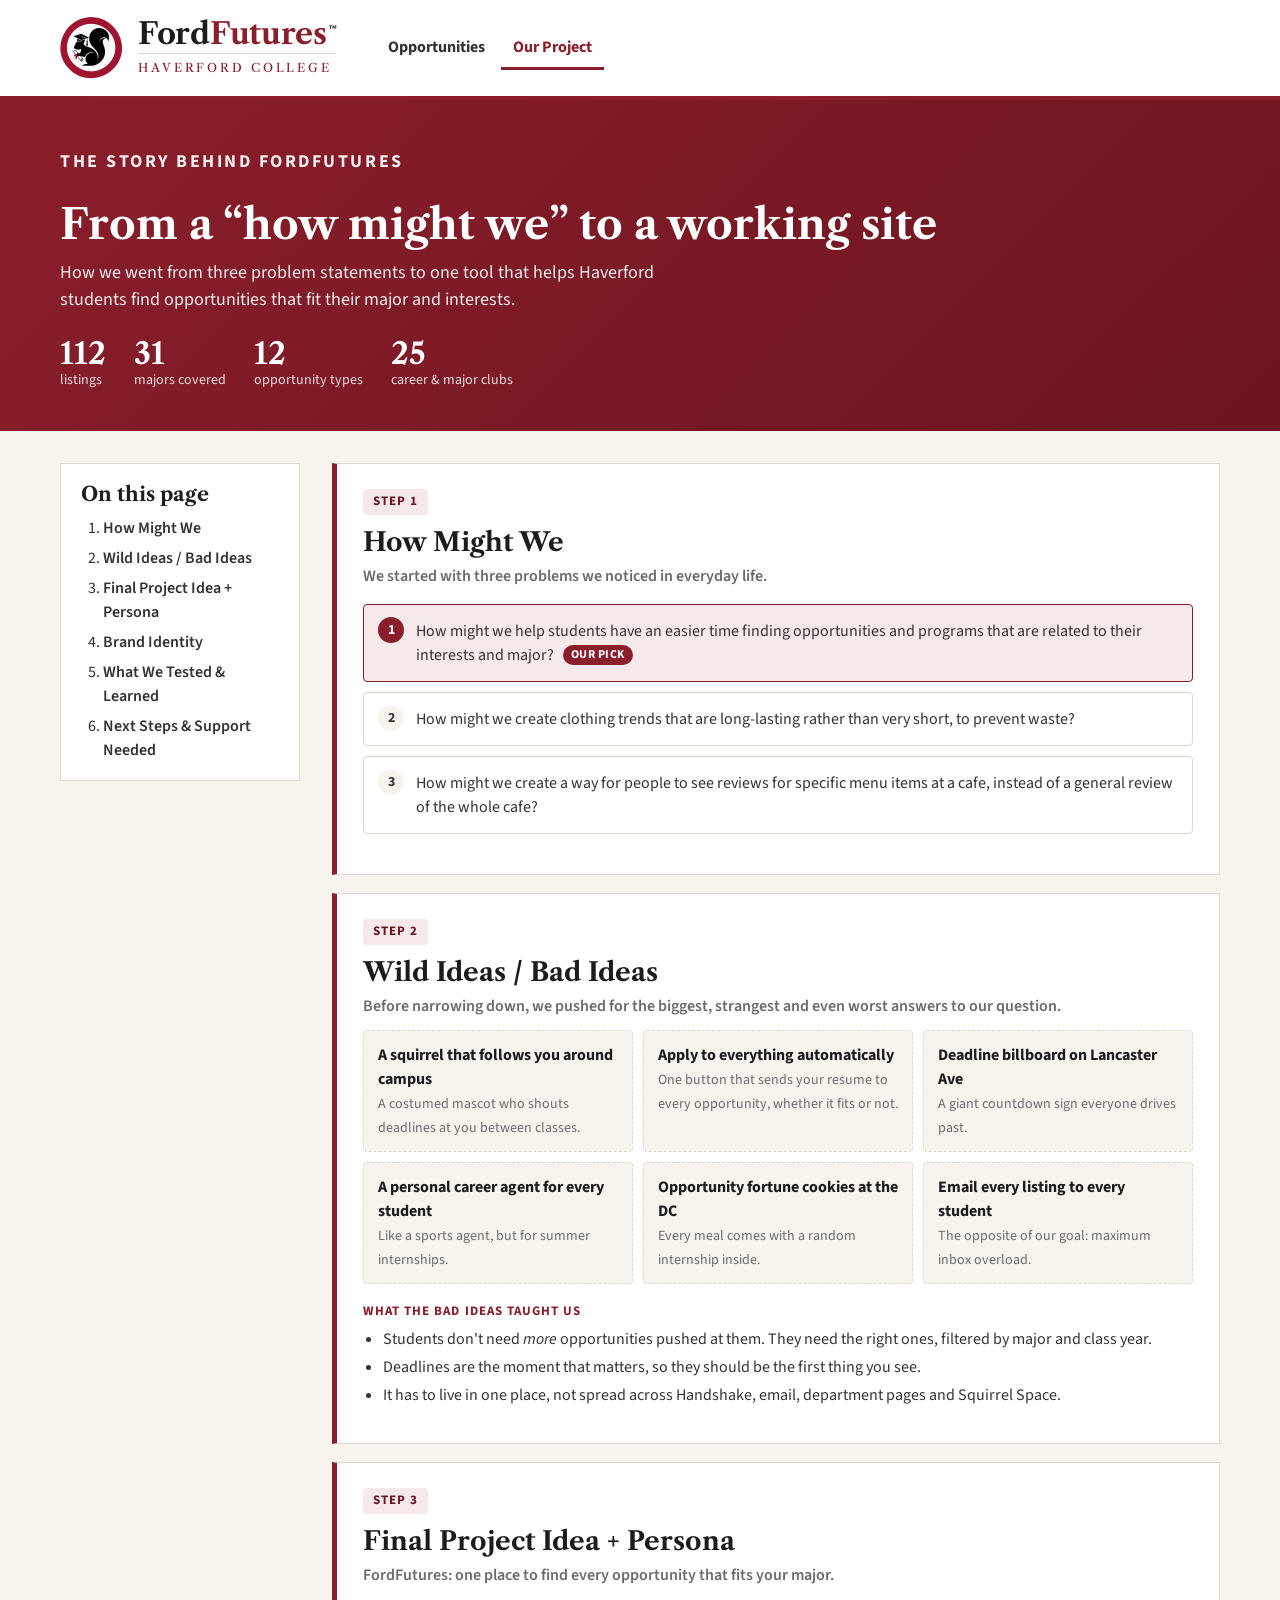
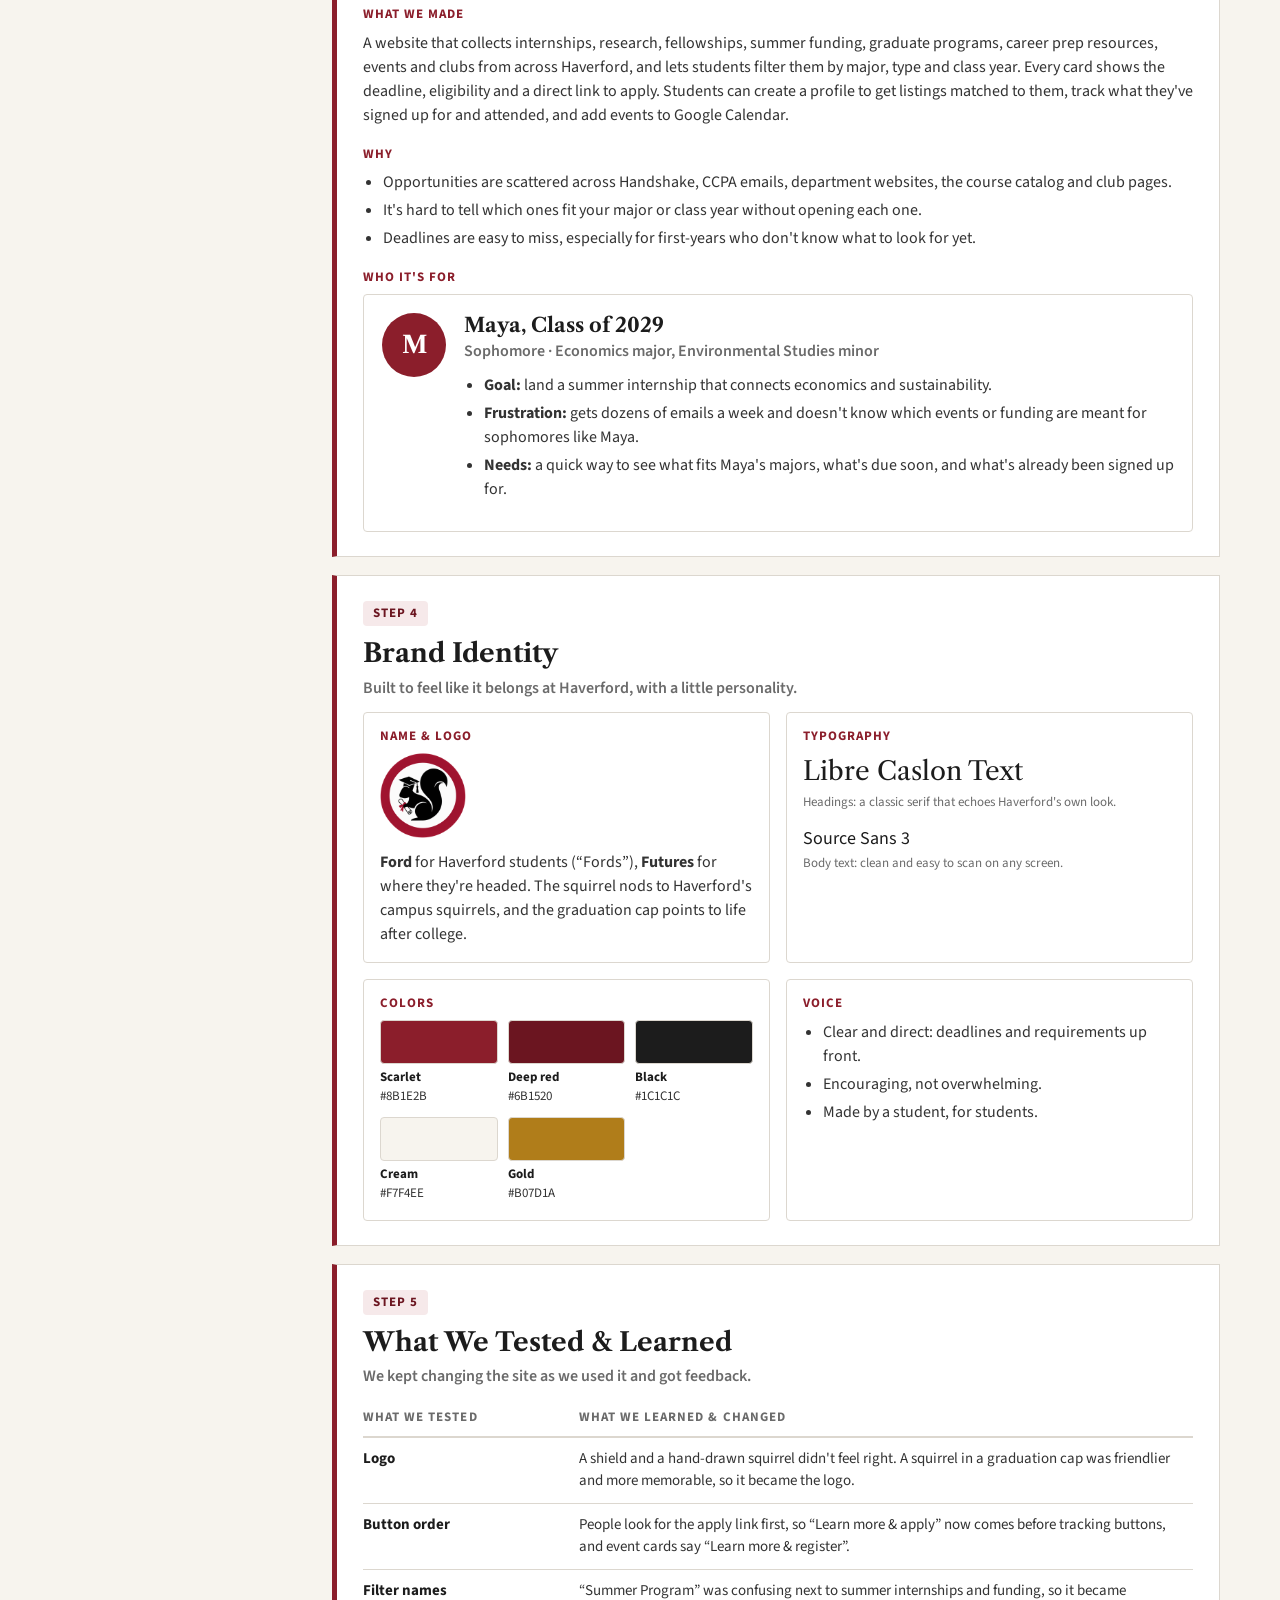
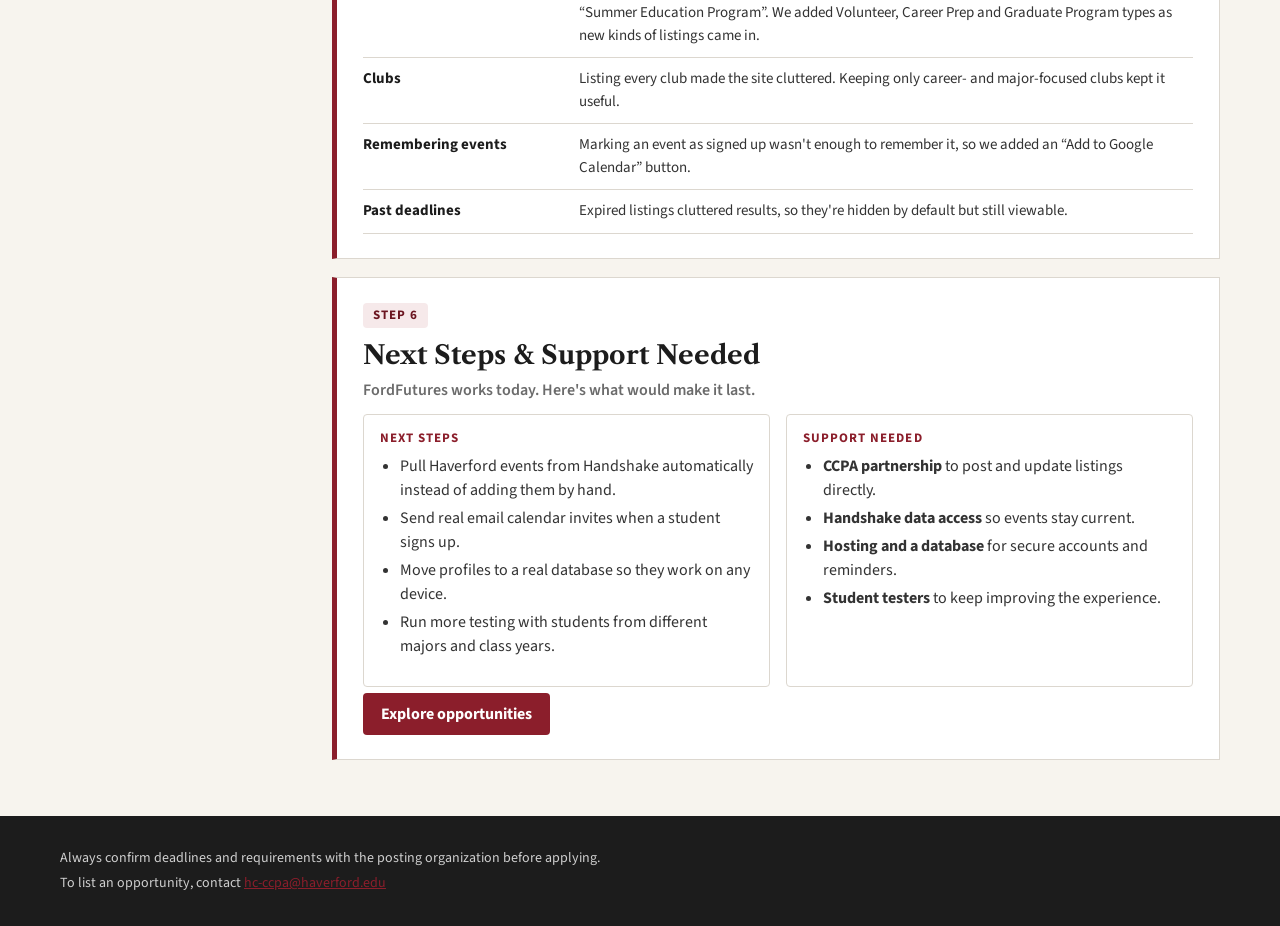
==== project.html @ 3842f350 "Add Our Project page and header tabs Co-Authored-By: Claude Opus 5.5 <noreply@anthropic.com>" ====
<!DOCTYPE html>
<html lang="en">
<head>
  <meta charset="UTF-8">
  <meta name="viewport" content="width=device-width, initial-scale=1.0">
  <title>Our Project | FordFutures</title>
  <link rel="preconnect" href="https://fonts.googleapis.com">
  <link rel="preconnect" href="https://fonts.gstatic.com" crossorigin>
  <link href="https://fonts.googleapis.com/css2?family=Libre+Caslon+Text:wght@400;700&family=Source+Sans+3:wght@400;600;700&display=swap" rel="stylesheet">
  <link rel="stylesheet" href="styles.css">
</head>
<body>
  <header class="site-header">
    <div class="container header-main">
      <a href="index.html" class="brand" aria-label="FordFutures, Haverford College">
        <img src="images/fordfutures-logo.png" alt="" class="brand-mark" width="256" height="256">
        <span class="brand-text">
          <span class="brand-title">Ford<span class="brand-accent">Futures</span><sup class="brand-tm" aria-label="trademark">™</sup></span>
          <span class="brand-sub">Haverford College</span>
        </span>
      </a>
      <nav class="site-nav" aria-label="Site">
        <a href="index.html" class="nav-link">Opportunities</a>
        <a href="project.html" class="nav-link" aria-current="page">Our Project</a>
      </nav>
    </div>
  </header>

  <section class="hero">
    <div class="container">
      <p class="hero-eyebrow">The story behind FordFutures</p>
      <h1>From a “how might we” to a working site</h1>
      <p>How we went from three problem statements to one tool that helps Haverford students find opportunities that fit their major and interests.</p>
      <ul class="hero-stats" aria-label="FordFutures at a glance">
        <li><strong id="stat-listings">100+</strong><span>listings</span></li>
        <li><strong id="stat-majors">31</strong><span>majors covered</span></li>
        <li><strong id="stat-types">12</strong><span>opportunity types</span></li>
        <li><strong id="stat-clubs">25</strong><span>career &amp; major clubs</span></li>
      </ul>
    </div>
  </section>

  <main class="container project-layout">
    <nav class="toc" aria-label="On this page">
      <h2>On this page</h2>
      <ol>
        <li><a href="#how-might-we">How Might We</a></li>
        <li><a href="#wild-ideas">Wild Ideas / Bad Ideas</a></li>
        <li><a href="#final-idea">Final Project Idea + Persona</a></li>
        <li><a href="#brand">Brand Identity</a></li>
        <li><a href="#testing">What We Tested &amp; Learned</a></li>
        <li><a href="#next-steps">Next Steps &amp; Support Needed</a></li>
      </ol>
    </nav>

    <div class="sections">
      <!-- 1 -->
      <section id="how-might-we" class="section-card">
        <span class="section-num">Step 1</span>
        <h2>How Might We</h2>
        <p class="section-lede">We started with three problems we noticed in everyday life.</p>
        <ol class="hmw-list">
          <li class="chosen">How might we help students have an easier time finding opportunities and programs that are related to their interests and major? <span class="chosen-tag">Our pick</span></li>
          <li>How might we create clothing trends that are long-lasting rather than very short, to prevent waste?</li>
          <li>How might we create a way for people to see reviews for specific menu items at a cafe, instead of a general review of the whole cafe?</li>
        </ol>
      </section>

      <!-- 2 -->
      <section id="wild-ideas" class="section-card">
        <span class="section-num">Step 2</span>
        <h2>Wild Ideas / Bad Ideas</h2>
        <p class="section-lede">Before narrowing down, we pushed for the biggest, strangest and even worst answers to our question.</p>
        <div class="idea-grid">
          <div class="idea"><strong>A squirrel that follows you around campus</strong><span>A costumed mascot who shouts deadlines at you between classes.</span></div>
          <div class="idea"><strong>Apply to everything automatically</strong><span>One button that sends your resume to every opportunity, whether it fits or not.</span></div>
          <div class="idea"><strong>Deadline billboard on Lancaster Ave</strong><span>A giant countdown sign everyone drives past.</span></div>
          <div class="idea"><strong>A personal career agent for every student</strong><span>Like a sports agent, but for summer internships.</span></div>
          <div class="idea"><strong>Opportunity fortune cookies at the DC</strong><span>Every meal comes with a random internship inside.</span></div>
          <div class="idea"><strong>Email every listing to every student</strong><span>The opposite of our goal: maximum inbox overload.</span></div>
        </div>
        <h3>What the bad ideas taught us</h3>
        <ul>
          <li>Students don't need <em>more</em> opportunities pushed at them. They need the right ones, filtered by major and class year.</li>
          <li>Deadlines are the moment that matters, so they should be the first thing you see.</li>
          <li>It has to live in one place, not spread across Handshake, email, department pages and Squirrel Space.</li>
        </ul>
      </section>

      <!-- 3 -->
      <section id="final-idea" class="section-card">
        <span class="section-num">Step 3</span>
        <h2>Final Project Idea + Persona</h2>
        <p class="section-lede">FordFutures: one place to find every opportunity that fits your major.</p>
        <h3>What we made</h3>
        <p>A website that collects internships, research, fellowships, summer funding, graduate programs, career prep resources, events and clubs from across Haverford, and lets students filter them by major, type and class year. Every card shows the deadline, eligibility and a direct link to apply. Students can create a profile to get listings matched to them, track what they've signed up for and attended, and add events to Google Calendar.</p>
        <h3>Why</h3>
        <ul>
          <li>Opportunities are scattered across Handshake, CCPA emails, department websites, the course catalog and club pages.</li>
          <li>It's hard to tell which ones fit your major or class year without opening each one.</li>
          <li>Deadlines are easy to miss, especially for first-years who don't know what to look for yet.</li>
        </ul>
        <h3>Who it's for</h3>
        <div class="persona">
          <div class="persona-avatar" aria-hidden="true">M</div>
          <div>
            <h4>Maya, Class of 2029</h4>
            <p class="persona-meta">Sophomore · Economics major, Environmental Studies minor</p>
            <ul>
              <li><strong>Goal:</strong> land a summer internship that connects economics and sustainability.</li>
              <li><strong>Frustration:</strong> gets dozens of emails a week and doesn't know which events or funding are meant for sophomores like Maya.</li>
              <li><strong>Needs:</strong> a quick way to see what fits Maya's majors, what's due soon, and what's already been signed up for.</li>
            </ul>
          </div>
        </div>
      </section>

      <!-- 4 -->
      <section id="brand" class="section-card">
        <span class="section-num">Step 4</span>
        <h2>Brand Identity</h2>
        <p class="section-lede">Built to feel like it belongs at Haverford, with a little personality.</p>
        <div class="brand-grid">
          <div class="brand-panel">
            <h3>Name &amp; logo</h3>
            <div class="logo-showcase">
              <img src="images/fordfutures-logo.png" alt="FordFutures logo: a squirrel in a graduation cap" width="256" height="256">
              <p><strong>Ford</strong> for Haverford students (“Fords”), <strong>Futures</strong> for where they're headed. The squirrel nods to Haverford's campus squirrels, and the graduation cap points to life after college.</p>
            </div>
          </div>
          <div class="brand-panel">
            <h3>Typography</h3>
            <p class="type-sample-serif">Libre Caslon Text</p>
            <p class="type-note">Headings: a classic serif that echoes Haverford's own look.</p>
            <p class="type-sample-sans">Source Sans 3</p>
            <p class="type-note">Body text: clean and easy to scan on any screen.</p>
          </div>
          <div class="brand-panel">
            <h3>Colors</h3>
            <div class="swatches">
              <div class="swatch"><i style="background:#8b1e2b"></i><b>Scarlet</b>#8B1E2B</div>
              <div class="swatch"><i style="background:#6b1520"></i><b>Deep red</b>#6B1520</div>
              <div class="swatch"><i style="background:#1c1c1c"></i><b>Black</b>#1C1C1C</div>
              <div class="swatch"><i style="background:#f7f4ee"></i><b>Cream</b>#F7F4EE</div>
              <div class="swatch"><i style="background:#b07d1a"></i><b>Gold</b>#B07D1A</div>
            </div>
          </div>
          <div class="brand-panel">
            <h3>Voice</h3>
            <ul>
              <li>Clear and direct: deadlines and requirements up front.</li>
              <li>Encouraging, not overwhelming.</li>
              <li>Made by a student, for students.</li>
            </ul>
          </div>
        </div>
      </section>

      <!-- 5 -->
      <section id="testing" class="section-card">
        <span class="section-num">Step 5</span>
        <h2>What We Tested &amp; Learned</h2>
        <p class="section-lede">We kept changing the site as we used it and got feedback.</p>
        <table class="learn-table">
          <thead>
            <tr><th scope="col">What we tested</th><th scope="col">What we learned &amp; changed</th></tr>
          </thead>
          <tbody>
            <tr><td>Logo</td><td>A shield and a hand-drawn squirrel didn't feel right. A squirrel in a graduation cap was friendlier and more memorable, so it became the logo.</td></tr>
            <tr><td>Button order</td><td>People look for the apply link first, so “Learn more &amp; apply” now comes before tracking buttons, and event cards say “Learn more &amp; register”.</td></tr>
            <tr><td>Filter names</td><td>“Summer Program” was confusing next to summer internships and funding, so it became “Summer Education Program”. We added Volunteer, Career Prep and Graduate Program types as new kinds of listings came in.</td></tr>
            <tr><td>Clubs</td><td>Listing every club made the site cluttered. Keeping only career- and major-focused clubs kept it useful.</td></tr>
            <tr><td>Remembering events</td><td>Marking an event as signed up wasn't enough to remember it, so we added an “Add to Google Calendar” button.</td></tr>
            <tr><td>Past deadlines</td><td>Expired listings cluttered results, so they're hidden by default but still viewable.</td></tr>
          </tbody>
        </table>
      </section>

      <!-- 6 -->
      <section id="next-steps" class="section-card">
        <span class="section-num">Step 6</span>
        <h2>Next Steps &amp; Support Needed</h2>
        <p class="section-lede">FordFutures works today. Here's what would make it last.</p>
        <div class="steps-grid">
          <div>
            <h3>Next steps</h3>
            <ul>
              <li>Pull Haverford events from Handshake automatically instead of adding them by hand.</li>
              <li>Send real email calendar invites when a student signs up.</li>
              <li>Move profiles to a real database so they work on any device.</li>
              <li>Run more testing with students from different majors and class years.</li>
            </ul>
          </div>
          <div>
            <h3>Support needed</h3>
            <ul>
              <li><strong>CCPA partnership</strong> to post and update listings directly.</li>
              <li><strong>Handshake data access</strong> so events stay current.</li>
              <li><strong>Hosting and a database</strong> for secure accounts and reminders.</li>
              <li><strong>Student testers</strong> to keep improving the experience.</li>
            </ul>
          </div>
        </div>
        <div class="cta-row">
          <a href="index.html" class="apply-btn">Explore opportunities</a>
        </div>
      </section>
    </div>
  </main>

  <footer class="site-footer">
    <div class="container">
      <p>Always confirm deadlines and requirements with the posting organization before applying.</p>
      <p>To list an opportunity, contact <a href="mailto:hc-ccpa@haverford.edu">hc-ccpa@haverford.edu</a></p>
    </div>
  </footer>

  <script src="data/majors.js"></script>
  <script src="data/opportunities.js"></script>
  <script>
    // Keep the hero numbers in sync with the listings.
    (function () {
      const set = (id, n) => { document.getElementById(id).textContent = n; };
      set("stat-listings", OPPORTUNITIES.length);
      set("stat-majors", MAJORS.length);
      set("stat-types", TYPES.length);
      set("stat-clubs", OPPORTUNITIES.filter((o) => o.type === "Club").length);
    })();
  </script>
</body>
</html>
---- styles.css ----
/* Palette inspired by haverford.edu: deep scarlet, black, warm neutrals. */
:root {
  --red: #8b1e2b;
  --red-dark: #6b1520;
  --red-tint: #f6e9ea;
  --black: #1c1c1c;
  --charcoal: #333333;
  --gray: #6b6b6b;
  --line: #dcd7cf;
  --cream: #f7f4ee;
  --white: #ffffff;
  --gold: #b07d1a;
  --green: #2e6b3f;

  --serif: "Libre Caslon Text", Georgia, "Times New Roman", serif;
  --sans: "Source Sans 3", -apple-system, BlinkMacSystemFont, "Segoe UI", Helvetica, Arial, sans-serif;
  --radius: 4px;
}

* { box-sizing: border-box; }

[hidden] { display: none !important; }

body {
  margin: 0;
  font-family: var(--sans);
  font-size: 16px;
  line-height: 1.5;
  color: var(--charcoal);
  background: var(--cream);
}

h1, h2, h3, h4 { font-family: var(--serif); color: var(--black); line-height: 1.2; }

a { color: var(--red); }

.container { max-width: 1200px; margin: 0 auto; padding-inline: 20px; }

.visually-hidden {
  position: absolute; width: 1px; height: 1px; overflow: hidden;
  clip: rect(0 0 0 0); white-space: nowrap;
}

/* ---------- Header ---------- */

.site-header { background: var(--white); border-bottom: 4px solid var(--red); }

.header-main {
  display: flex; flex-wrap: wrap; gap: 12px;
  justify-content: flex-start; align-items: center;
  padding-block: 16px;
}

/* ---------- Site nav ---------- */

.site-nav { display: flex; gap: 4px; margin-left: 28px; }
.nav-link {
  padding: 8px 12px;
  font-weight: 700; color: var(--charcoal); text-decoration: none;
  border-bottom: 3px solid transparent;
}
.nav-link:hover { color: var(--red); }
.nav-link[aria-current="page"] { color: var(--red); border-bottom-color: var(--red); }
.nav-link:focus-visible { outline: 3px solid var(--gold); outline-offset: 2px; }

/* ---------- Profile button ---------- */

.profile-btn {
  display: inline-flex; align-items: center; gap: 10px;
  background: var(--white); color: var(--black);
  border: 1px solid var(--line); border-radius: 999px;
  margin-left: auto;
  padding: 5px 12px 5px 5px;
  font: inherit; font-size: 15px; font-weight: 600; cursor: pointer;
  box-shadow: 0 1px 2px rgba(0, 0, 0, 0.06);
  transition: border-color 0.15s, box-shadow 0.15s;
}
.profile-btn:hover, .profile-btn[aria-expanded="true"] {
  border-color: var(--red);
  box-shadow: 0 3px 10px rgba(139, 30, 43, 0.15);
}
.profile-btn:focus-visible { outline: 3px solid var(--gold); outline-offset: 2px; }

.avatar {
  display: grid; place-items: center;
  width: 36px; height: 36px; border-radius: 50%;
  background: linear-gradient(145deg, var(--red) 0%, var(--red-dark) 100%);
  color: var(--white);
  box-shadow: inset 0 0 0 2px rgba(255, 255, 255, 0.18);
}
.avatar-icon { width: 20px; height: 20px; }
.avatar-initials { font-family: var(--serif); font-size: 14px; font-weight: 700; letter-spacing: 0.02em; }
.avatar.signed-out .avatar-initials, .avatar:not(.signed-out) .avatar-icon { display: none; }

.profile-chevron {
  width: 14px; height: 14px; color: var(--gray);
  transition: transform 0.15s, color 0.15s;
}
.profile-btn:hover .profile-chevron { color: var(--red); transform: translateX(2px); }

/* ---------- Profile drawer ---------- */

.overlay {
  position: fixed; inset: 0; z-index: 20;
  background: rgba(0, 0, 0, 0.4);
  opacity: 0; transition: opacity 0.2s;
}
.overlay.open { opacity: 1; }

.drawer {
  position: fixed; top: 0; right: 0; bottom: 0; z-index: 30;
  width: min(420px, 100%);
  display: flex; flex-direction: column;
  background: var(--white);
  border-left: 4px solid var(--red);
  box-shadow: -6px 0 24px rgba(0, 0, 0, 0.2);
  transform: translateX(100%); transition: transform 0.2s ease-out;
}
.drawer.open { transform: translateX(0); }

.drawer-head {
  display: flex; justify-content: space-between; align-items: center;
  padding: 16px 20px;
  padding-top: calc(16px + env(safe-area-inset-top, 0px));
  border-bottom: 1px solid var(--line);
}
.drawer-head h2 { margin: 0; font-size: 24px; }

.close-btn {
  background: none; border: 0; cursor: pointer;
  font-size: 30px; line-height: 1; color: var(--gray); padding: 0 4px;
}
.close-btn:hover { color: var(--red); }

.drawer-body {
  flex: 1; overflow-y: auto;
  padding: 20px;
  padding-bottom: calc(24px + env(safe-area-inset-bottom, 0px));
}

.drawer-intro { margin-top: 0; }

.auth-notice {
  margin-top: 0; padding: 10px 12px;
  background: var(--red-tint); color: var(--red-dark);
  border-left: 3px solid var(--red); font-weight: 600;
}

.tabs { display: flex; border-bottom: 2px solid var(--line); margin-bottom: 16px; }
.tab {
  flex: 1; background: none; border: 0; cursor: pointer;
  padding: 10px; font: inherit; font-weight: 700; color: var(--gray);
  border-bottom: 3px solid transparent; margin-bottom: -2px;
}
.tab.active { color: var(--red); border-bottom-color: var(--red); }

.stack { display: grid; gap: 12px; }
.stack label { display: grid; gap: 4px; font-size: 14px; font-weight: 700; color: var(--black); }
.stack input, .stack select, .past-form input {
  font: inherit; font-weight: 400;
  padding: 9px 10px;
  border: 1px solid var(--line); border-radius: var(--radius);
  background: var(--white);
}
.stack input:focus, .stack select:focus, .past-form input:focus {
  outline: 2px solid var(--red); border-color: transparent;
}

.form-error { margin: 0; color: var(--red); font-weight: 600; }

.primary-btn, .secondary-btn {
  font: inherit; font-weight: 700; cursor: pointer;
  border-radius: var(--radius); padding: 10px 18px;
}
.primary-btn { background: var(--red); color: var(--white); border: 0; }
.primary-btn:hover { background: var(--red-dark); }
.primary-btn:disabled { opacity: 0.6; cursor: wait; }
.secondary-btn { background: var(--white); color: var(--red); border: 2px solid var(--red); padding: 8px 14px; }
.secondary-btn:hover { background: var(--red-tint); }

.fine-print { font-size: 13px; color: var(--gray); }

.signed-in-as {
  display: flex; flex-wrap: wrap; gap: 8px; justify-content: space-between; align-items: baseline;
  font-size: 14px; padding-bottom: 16px; border-bottom: 1px solid var(--line);
}
.signed-in-as strong { word-break: break-all; }

.drawer-section { padding-block: 18px; border-bottom: 1px solid var(--line); }
.drawer-section h3 { margin: 0 0 12px; font-size: 19px; display: flex; align-items: center; gap: 8px; }

.count-pill {
  font-family: var(--sans); font-size: 13px;
  background: var(--red); color: var(--white);
  border-radius: 999px; padding: 1px 9px;
}

.save-row { display: flex; align-items: center; gap: 12px; }
.saved-msg { color: var(--green); font-weight: 700; }

.track-list { list-style: none; margin: 0; padding: 0; display: grid; gap: 8px; }
.track-item {
  display: flex; flex-wrap: wrap; gap: 8px; justify-content: space-between; align-items: center;
  padding: 10px 12px; background: var(--cream); border-left: 3px solid var(--red);
}
.track-info { display: grid; min-width: 0; flex: 1 1 180px; }
.track-title { font-weight: 700; color: var(--black); }
.track-date { font-size: 13px; color: var(--gray); }
.track-actions { display: flex; gap: 6px; }
.track-empty { font-size: 14px; color: var(--gray); }

.mini-btn {
  background: var(--white); border: 1px solid var(--line); border-radius: var(--radius);
  padding: 4px 9px; font: inherit; font-size: 13px; font-weight: 600; cursor: pointer;
}
.mini-btn:hover { border-color: var(--red); color: var(--red); }
a.mini-btn { color: inherit; text-decoration: none; }

.past-form { display: flex; flex-wrap: wrap; gap: 8px; margin-top: 14px; }
.past-form-label { width: 100%; margin: 0; font-size: 14px; font-weight: 700; color: var(--black); }
.past-form input[type="text"] { flex: 1 1 160px; }

.danger-link {
  margin-top: 20px; background: none; border: 0; padding: 0;
  font: inherit; font-size: 14px; color: var(--gray); text-decoration: underline; cursor: pointer;
}
.danger-link:hover, .danger-link[data-confirm] { color: var(--red); font-weight: 700; }

.filter-hint { margin: 4px 0 0; font-size: 13px; color: var(--gray); }

.brand { display: inline-flex; align-items: center; gap: 14px; text-decoration: none; }

.brand-mark { display: block; width: 64px; height: 64px; flex: none; }

.brand-text { display: grid; gap: 4px; }
.brand-title {
  font-family: var(--serif); font-size: 30px; font-weight: 700; color: var(--black);
  letter-spacing: -0.01em; line-height: 1;
}
.brand-accent { color: var(--red); }
.brand-tm { font-family: var(--sans); font-size: .38em; font-weight: 600; vertical-align: super; line-height: 0; margin-left: 2px; color: var(--charcoal); }
.brand-sub {
  font-family: var(--serif); font-size: 12px; color: var(--red);
  text-transform: uppercase; letter-spacing: 0.24em;
  border-top: 1px solid var(--line); padding-top: 5px;
}

/* ---------- Hero ---------- */

.hero {
  background: var(--red);
  background-image: linear-gradient(135deg, var(--red) 0%, var(--red-dark) 100%);
  color: var(--white);
  padding-block: 48px 40px;
}

.hero h1 { color: var(--white); font-size: clamp(28px, 4vw, 42px); margin: 0 0 10px; }
.hero p { margin: 0 0 24px; max-width: 640px; font-size: 18px; opacity: 0.92; }

.search-wrap input {
  width: 100%; max-width: 640px;
  padding: 14px 18px;
  font: inherit; font-size: 17px;
  border: 0; border-radius: var(--radius);
  box-shadow: 0 2px 10px rgba(0, 0, 0, 0.2);
}
.search-wrap input:focus { outline: 3px solid var(--gold); }

/* ---------- Layout ---------- */

.layout {
  display: grid;
  grid-template-columns: 280px 1fr;
  gap: 32px;
  padding-block: 32px 56px;
  align-items: start;
}

/* ---------- Filters ---------- */

.filters {
  background: var(--white);
  border: 1px solid var(--line);
  border-top: 4px solid var(--black);
  padding: 18px;
  position: sticky;
  top: 16px;
  max-height: calc(100vh - 32px);
  overflow-y: auto;
}

.filters-head { display: flex; justify-content: space-between; align-items: baseline; }
.filters-head h2 { margin: 0; font-size: 22px; }

.link-btn {
  background: none; border: 0; padding: 0;
  color: var(--red); font: inherit; font-weight: 600;
  cursor: pointer; text-decoration: underline;
}

fieldset { border: 0; border-top: 1px solid var(--line); margin: 16px 0 0; padding: 14px 0 0; }

legend {
  font-size: 13px; font-weight: 700;
  letter-spacing: 0.08em; text-transform: uppercase;
  color: var(--red); padding: 0; margin-bottom: 8px;
}

.major-search {
  width: 100%; padding: 8px 10px; margin-bottom: 8px;
  font: inherit; font-size: 15px;
  border: 1px solid var(--line); border-radius: var(--radius);
}
.major-search:focus { outline: 2px solid var(--red); border-color: transparent; }

#major-list { max-height: 320px; overflow-y: auto; padding-right: 4px; }

.check {
  display: flex; align-items: flex-start; gap: 8px;
  padding: 4px 0;
  font-size: 15px; cursor: pointer;
}
.check input { accent-color: var(--red); margin-top: 4px; flex-shrink: 0; }
.check-text { flex: 1; }
.count { color: var(--gray); font-size: 13px; }

/* ---------- Results ---------- */

.results-bar {
  display: flex; flex-wrap: wrap; gap: 12px;
  justify-content: space-between; align-items: center;
  margin-bottom: 12px;
}

.result-count { margin: 0; font-family: var(--serif); font-size: 20px; color: var(--black); }

.sort { display: flex; align-items: center; gap: 8px; font-size: 15px; }
.sort select {
  font: inherit; padding: 6px 10px;
  border: 1px solid var(--line); border-radius: var(--radius); background: var(--white);
}

.chips { display: flex; flex-wrap: wrap; gap: 8px; margin-bottom: 16px; }
.chips:empty { display: none; }

.chip {
  display: inline-flex; gap: 8px; align-items: center;
  background: var(--black); color: var(--white);
  border: 0; border-radius: 999px;
  padding: 5px 12px;
  font: inherit; font-size: 14px; cursor: pointer;
}
.chip:hover { background: var(--red); }

.cards { display: grid; gap: 18px; }

/* ---------- Card ---------- */

.card {
  background: var(--white);
  border: 1px solid var(--line);
  border-left: 5px solid var(--red);
  padding: 20px 22px;
}
.card.is-closed { border-left-color: var(--gray); opacity: 0.75; }

.card-top { display: flex; flex-wrap: wrap; gap: 8px; align-items: center; }

.type-tag, .sample-tag, .for-you-tag, .deadline-badge {
  font-size: 12px; font-weight: 700;
  letter-spacing: 0.06em; text-transform: uppercase;
  padding: 3px 9px; border-radius: 2px;
}
.type-tag { background: var(--red-tint); color: var(--red-dark); }
.sample-tag { background: #eeeeee; color: var(--gray); }
.for-you-tag { background: var(--black); color: var(--white); }

.deadline-badge { margin-left: auto; }
.deadline-badge.open { background: #e7f0e9; color: var(--green); }
.deadline-badge.soon { background: #fbf1dc; color: #8a5d00; }
.deadline-badge.urgent { background: var(--red); color: var(--white); }
.deadline-badge.closed { background: #eeeeee; color: var(--gray); }
.deadline-badge.tba { background: #eeeeee; color: var(--charcoal); }

.card-title { font-size: 22px; margin: 12px 0 2px; }
.card-org { margin: 0 0 14px; color: var(--gray); font-weight: 600; }

.card-meta {
  display: grid;
  grid-template-columns: repeat(auto-fit, minmax(180px, 1fr));
  gap: 10px 20px;
  margin: 0 0 14px;
  padding: 12px 14px;
  background: var(--cream);
}
.meta-row dt {
  font-size: 12px; font-weight: 700;
  letter-spacing: 0.06em; text-transform: uppercase; color: var(--gray);
}
.meta-row dd { margin: 0; color: var(--black); }
.meta-wide { grid-column: 1 / -1; }
.meta-deadline dt { color: var(--red); }
.meta-deadline dd { font-weight: 700; }

.card-desc { margin: 0 0 14px; }

.eligibility {
  border-top: 1px solid var(--line);
  padding-top: 12px;
}
.eligibility h4 {
  margin: 0 0 6px;
  font-family: var(--sans); font-size: 13px; font-weight: 700;
  letter-spacing: 0.08em; text-transform: uppercase; color: var(--red);
}
.eligibility ul { margin: 0; padding-left: 20px; }
.eligibility li { margin-bottom: 3px; }

.card-footer {
  display: flex; flex-wrap: wrap; gap: 14px;
  justify-content: space-between; align-items: center;
  margin-top: 16px;
}

.major-tags { display: flex; flex-wrap: wrap; gap: 6px; }
.major-tag {
  font-size: 13px;
  border: 1px solid var(--line); border-radius: 999px;
  padding: 2px 10px; color: var(--charcoal);
}
.major-tag.active { background: var(--red); border-color: var(--red); color: var(--white); }

.card-actions { display: flex; flex-wrap: wrap; gap: 8px; align-items: center; }

.track-btn {
  background: var(--white); color: var(--charcoal);
  border: 1px solid var(--line); border-radius: var(--radius);
  padding: 8px 12px; font: inherit; font-size: 14px; font-weight: 600; cursor: pointer;
}
.track-btn:hover { border-color: var(--red); color: var(--red); }
.track-btn.active { background: #e7f0e9; border-color: var(--green); color: var(--green); }
.cal-btn { text-decoration: none; }

.apply-btn {
  display: inline-block;
  background: var(--red); color: var(--white);
  padding: 9px 18px;
  font-weight: 700; text-decoration: none;
  border-radius: var(--radius);
}
.apply-btn:hover { background: var(--red-dark); }

.empty {
  background: var(--white); border: 1px dashed var(--line);
  padding: 40px; text-align: center;
}
.empty h3 { margin-top: 0; }

/* ---------- Project page ---------- */

.hero-eyebrow {
  margin: 0 0 8px; font-size: 13px; font-weight: 700;
  letter-spacing: 0.14em; text-transform: uppercase; opacity: 0.85;
}
.hero-stats { display: flex; flex-wrap: wrap; gap: 10px 28px; margin: 0; padding: 0; list-style: none; }
.hero-stats li { display: grid; }
.hero-stats strong { font-family: var(--serif); font-size: 30px; line-height: 1.1; }
.hero-stats span { font-size: 14px; opacity: 0.85; }

.project-layout {
  display: grid; grid-template-columns: 240px 1fr; gap: 32px;
  padding-block: 32px 56px; align-items: start;
}
.toc {
  position: sticky; top: 16px;
  background: var(--white); border: 1px solid var(--line); padding: 18px 20px;
}
.toc h2 { margin: 0 0 10px; font-size: 20px; }
.toc ol { margin: 0; padding-left: 22px; display: grid; gap: 6px; }
.toc a { color: var(--charcoal); text-decoration: none; font-weight: 600; }
.toc a:hover { color: var(--red); }

.sections { display: grid; gap: 18px; }
.section-card {
  background: var(--white); border: 1px solid var(--line); border-left: 5px solid var(--red);
  padding: 24px 26px; scroll-margin-top: 16px;
}
.section-num {
  display: inline-block; padding: 3px 10px; border-radius: var(--radius);
  background: var(--red-tint); color: var(--red-dark);
  font-size: 13px; font-weight: 700; letter-spacing: 0.08em; text-transform: uppercase;
}
.section-card h2 { font-size: 26px; margin: 12px 0 6px; }
.section-lede { margin: 0 0 18px; color: var(--gray); font-weight: 600; }
.section-card h3 {
  margin: 20px 0 8px;
  font-family: var(--sans); font-size: 13px; font-weight: 700;
  letter-spacing: 0.08em; text-transform: uppercase; color: var(--red);
}
.section-card p { margin: 0 0 12px; }
.section-card ul { margin: 0 0 12px; padding-left: 20px; }
.section-card li { margin-bottom: 4px; }

.hmw-list { list-style: none; padding: 0 !important; display: grid; gap: 10px; counter-reset: hmw; }
.hmw-list li {
  counter-increment: hmw; position: relative;
  border: 1px solid var(--line); border-radius: var(--radius);
  padding: 14px 16px 14px 52px; margin: 0 !important;
}
.hmw-list li::before {
  content: counter(hmw); position: absolute; left: 14px; top: 12px;
  width: 26px; height: 26px; border-radius: 50%;
  display: grid; place-items: center;
  background: var(--cream); color: var(--charcoal); font-weight: 700; font-size: 14px;
}
.hmw-list li.chosen { border-color: var(--red); background: var(--red-tint); }
.hmw-list li.chosen::before { background: var(--red); color: var(--white); }
.chosen-tag {
  display: inline-block; margin-left: 6px; padding: 1px 8px; border-radius: 999px;
  background: var(--red); color: var(--white); font-size: 12px; font-weight: 700;
  letter-spacing: 0.04em; text-transform: uppercase; vertical-align: 2px;
}

.idea-grid { display: grid; grid-template-columns: repeat(auto-fill, minmax(220px, 1fr)); gap: 10px; }
.idea {
  border: 1px dashed var(--line); border-radius: var(--radius);
  padding: 12px 14px; background: var(--cream);
}
.idea strong { display: block; color: var(--black); }
.idea span { font-size: 14px; color: var(--gray); }

.persona {
  display: grid; grid-template-columns: auto 1fr; gap: 18px; align-items: start;
  border: 1px solid var(--line); border-radius: var(--radius); padding: 18px;
}
.persona-avatar {
  width: 64px; height: 64px; border-radius: 50%;
  display: grid; place-items: center;
  background: var(--red); color: var(--white);
  font-family: var(--serif); font-size: 24px; font-weight: 700;
}
.persona h4 { margin: 0 0 2px; font-size: 20px; }
.persona-meta { margin: 0 0 10px !important; color: var(--gray); font-weight: 600; }

.brand-grid { display: grid; grid-template-columns: repeat(auto-fit, minmax(300px, 1fr)); gap: 16px; }
.brand-panel { border: 1px solid var(--line); border-radius: var(--radius); padding: 16px; }
.brand-panel h3 { margin-top: 0; }
.logo-showcase { display: grid; gap: 10px; }
.logo-showcase img { width: 88px; height: 88px; }
.logo-showcase p { margin: 0; }
.swatches { display: grid; grid-template-columns: repeat(auto-fill, minmax(96px, 1fr)); gap: 10px; }
.swatch { font-size: 13px; }
.swatch i { display: block; height: 44px; border-radius: var(--radius); border: 1px solid var(--line); margin-bottom: 4px; }
.swatch b { display: block; color: var(--black); }
.type-sample-serif { font-family: var(--serif); font-size: 26px; color: var(--black); margin: 0 0 2px !important; }
.type-sample-sans { font-size: 18px; color: var(--black); margin: 0 0 2px !important; }
.type-note { font-size: 13px; color: var(--gray); margin: 0 0 12px !important; }

.learn-table { width: 100%; border-collapse: collapse; font-size: 15px; }
.learn-table th {
  text-align: left; font-size: 13px; letter-spacing: 0.08em; text-transform: uppercase;
  color: var(--gray); border-bottom: 2px solid var(--line); padding: 8px 10px 8px 0;
}
.learn-table td { border-bottom: 1px solid var(--line); padding: 10px 10px 10px 0; vertical-align: top; }
.learn-table td:first-child { font-weight: 700; color: var(--black); width: 26%; }

.steps-grid { display: grid; grid-template-columns: repeat(auto-fit, minmax(260px, 1fr)); gap: 16px; }
.steps-grid > div { border: 1px solid var(--line); border-radius: var(--radius); padding: 16px; }
.steps-grid h3 { margin-top: 0; }

.cta-row { display: flex; flex-wrap: wrap; gap: 10px; margin-top: 6px; }

/* ---------- Footer ---------- */

.site-footer {
  background: var(--black); color: #cfcfcf;
  padding-block: 28px; font-size: 14px;
}
.site-footer p { margin: 4px 0; }
.site-footer code { color: var(--white); }

/* ---------- Responsive ---------- */

@media (max-width: 860px) {
  .layout, .project-layout { grid-template-columns: 1fr; }
  .toc { position: static; }
  .filters { position: static; max-height: none; }
  #major-list { max-height: 220px; }
}

@media (max-width: 640px) {
  .site-nav { order: 3; width: 100%; margin-left: 0; border-top: 1px solid var(--line); padding-top: 6px; }
}

@media (max-width: 480px) {
  .brand-mark { width: 50px; height: 50px; }
  .section-card { padding: 18px 16px; }
  .persona { grid-template-columns: 1fr; }
  .learn-table td:first-child { width: auto; }
  .brand-title { font-size: 24px; }
  .brand-sub { font-size: 10px; letter-spacing: 0.2em; }
  .card { padding: 16px; }
  .deadline-badge { margin-left: 0; }
}
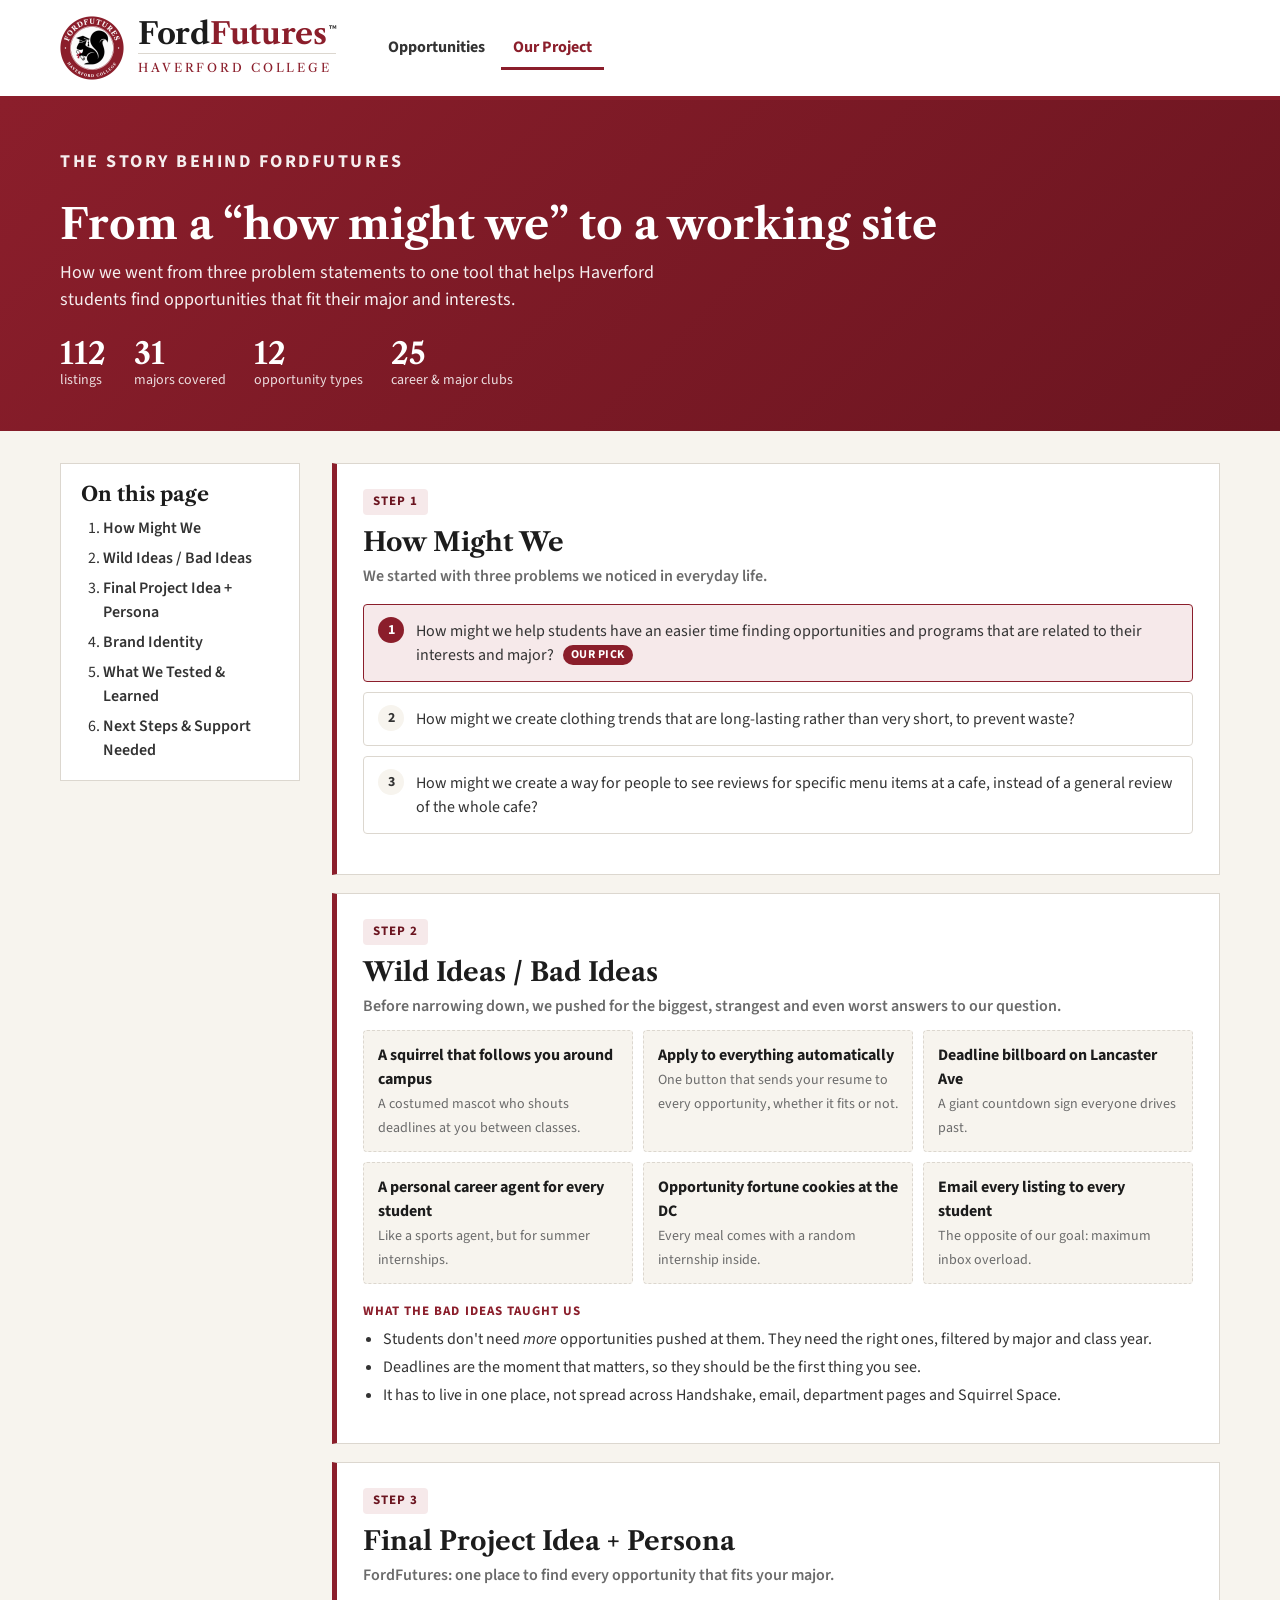
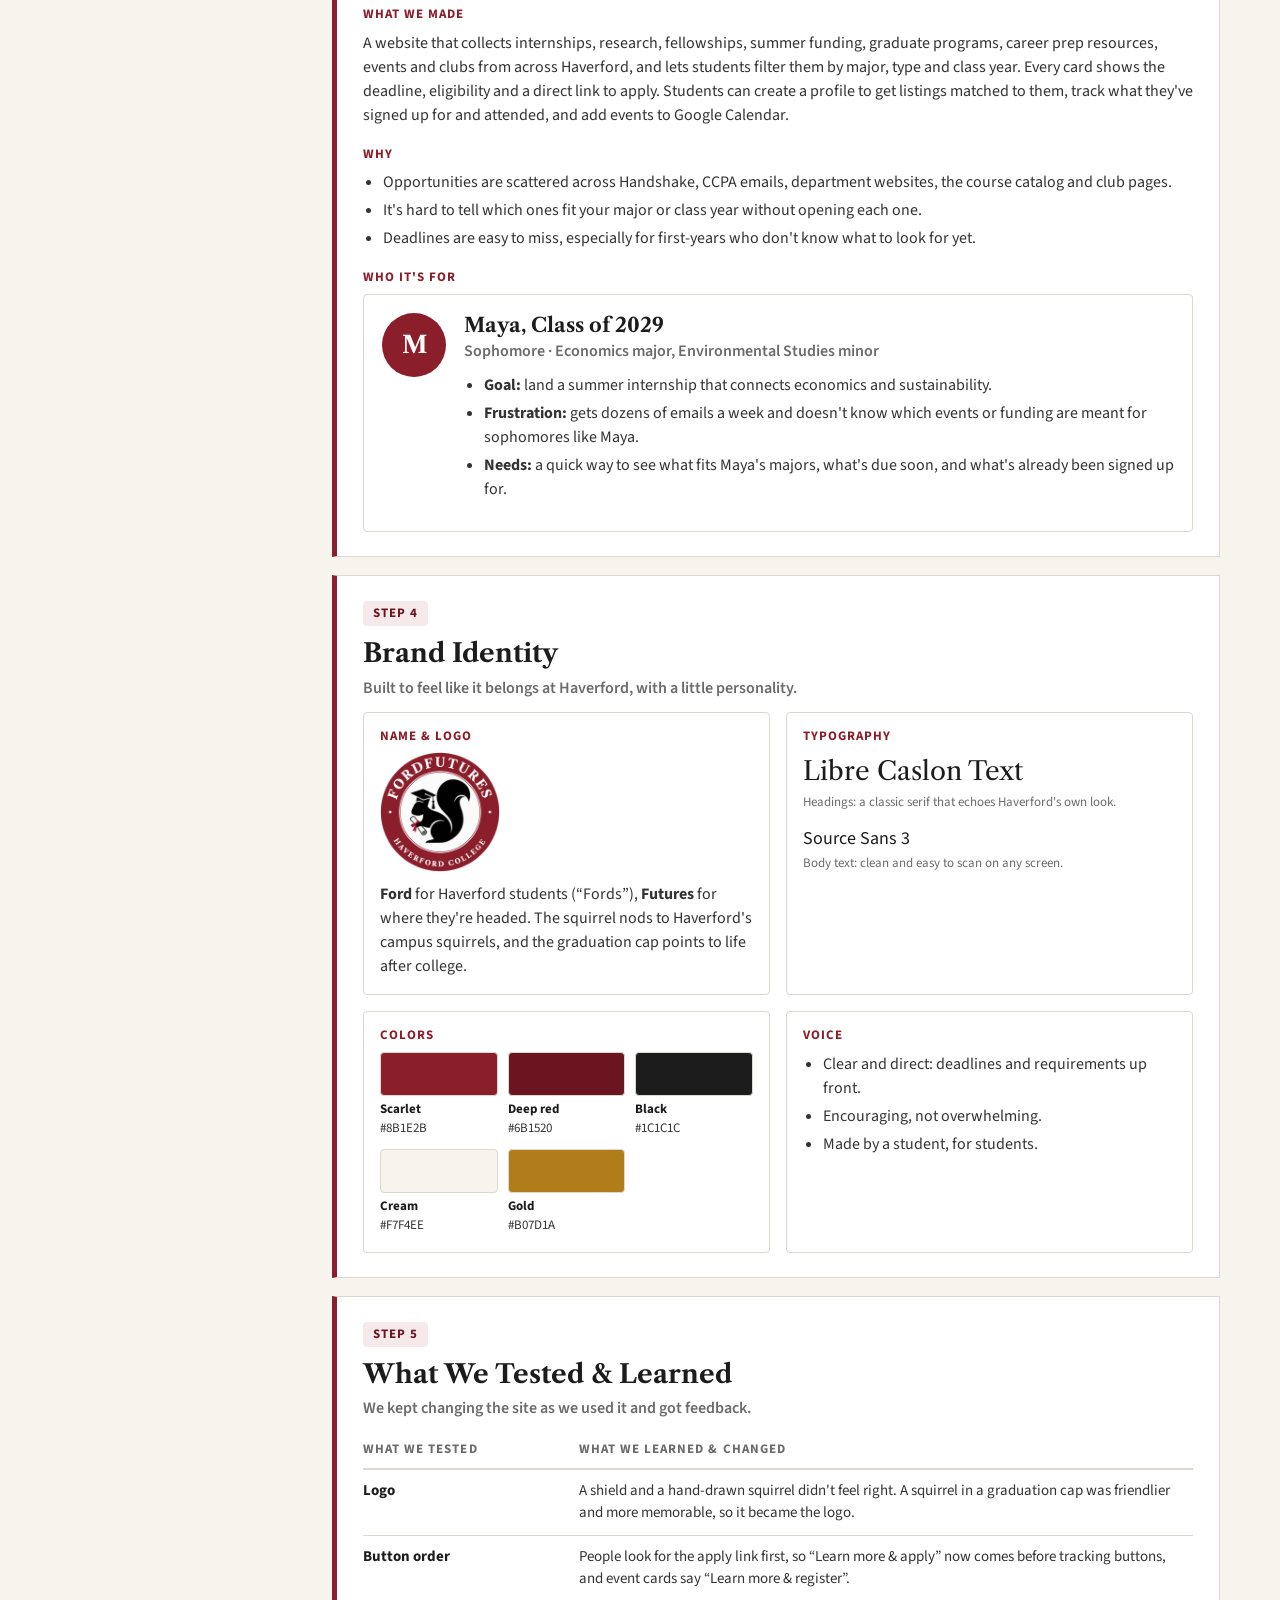
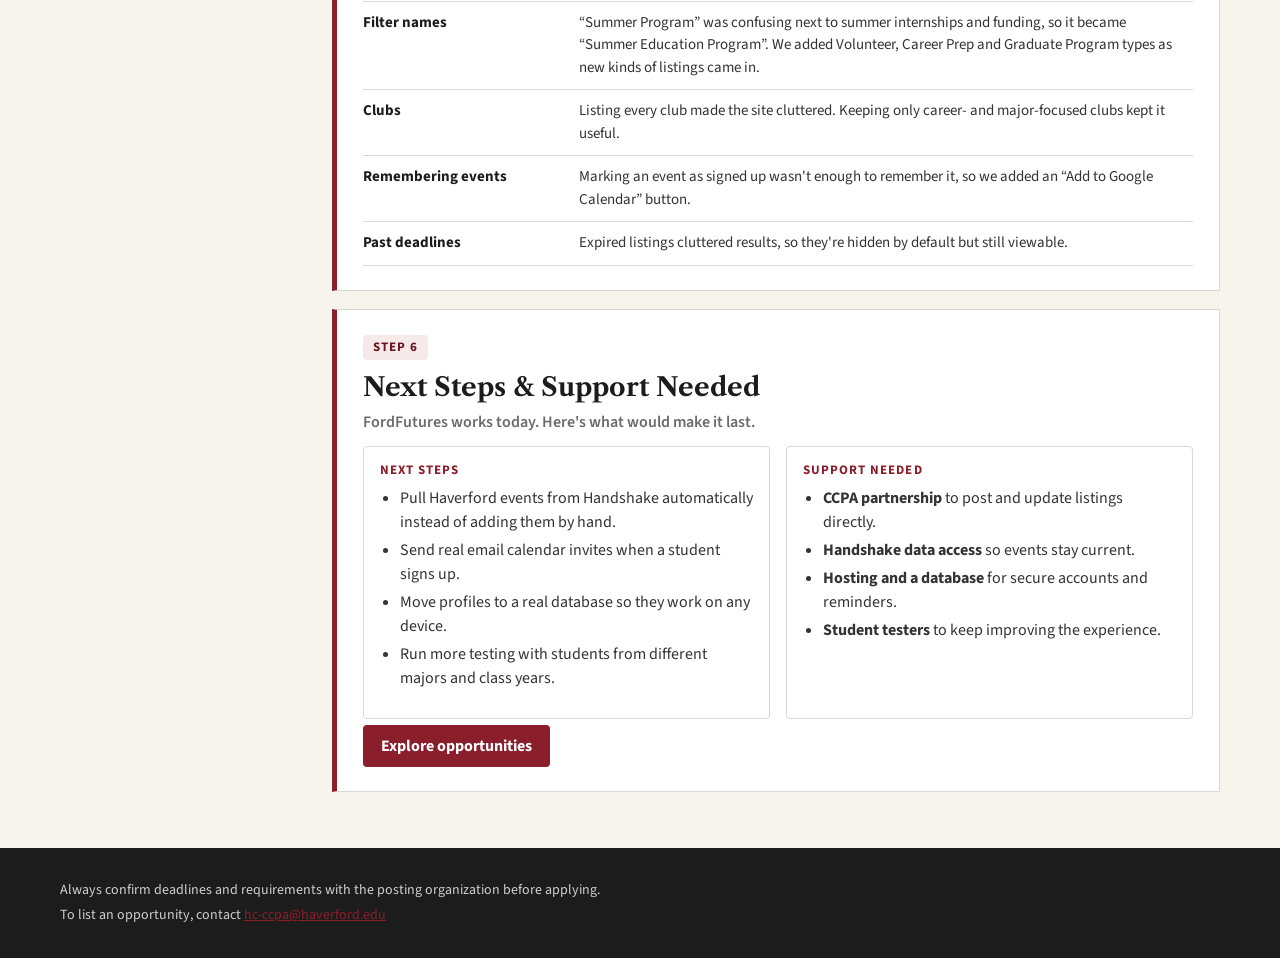
==== commit 776cdc25: "Add FordFutures badge with name on the ring Co-Authored-By: Claude Opus 5.5 <noreply@anthropic.com>" ====
--- a/project.html
+++ b/project.html
@@ -13,7 +13,7 @@
   <header class="site-header">
     <div class="container header-main">
       <a href="index.html" class="brand" aria-label="FordFutures, Haverford College">
-        <img src="images/fordfutures-logo.png" alt="" class="brand-mark" width="256" height="256">
+        <img src="images/fordfutures-badge.png" alt="" class="brand-mark" width="512" height="512">
         <span class="brand-text">
           <span class="brand-title">Ford<span class="brand-accent">Futures</span><sup class="brand-tm" aria-label="trademark">™</sup></span>
           <span class="brand-sub">Haverford College</span>
@@ -124,7 +124,7 @@
           <div class="brand-panel">
             <h3>Name &amp; logo</h3>
             <div class="logo-showcase">
-              <img src="images/fordfutures-logo.png" alt="FordFutures logo: a squirrel in a graduation cap" width="256" height="256">
+              <img src="images/fordfutures-badge.png" alt="FordFutures logo: a squirrel in a graduation cap inside a red ring reading FordFutures, Haverford College" width="512" height="512">
               <p><strong>Ford</strong> for Haverford students (“Fords”), <strong>Futures</strong> for where they're headed. The squirrel nods to Haverford's campus squirrels, and the graduation cap points to life after college.</p>
             </div>
           </div>
--- a/styles.css
+++ b/styles.css
@@ -546,7 +546,7 @@
 .brand-panel { border: 1px solid var(--line); border-radius: var(--radius); padding: 16px; }
 .brand-panel h3 { margin-top: 0; }
 .logo-showcase { display: grid; gap: 10px; }
-.logo-showcase img { width: 88px; height: 88px; }
+.logo-showcase img { width: 120px; height: 120px; }
 .logo-showcase p { margin: 0; }
 .swatches { display: grid; grid-template-columns: repeat(auto-fill, minmax(96px, 1fr)); gap: 10px; }
 .swatch { font-size: 13px; }
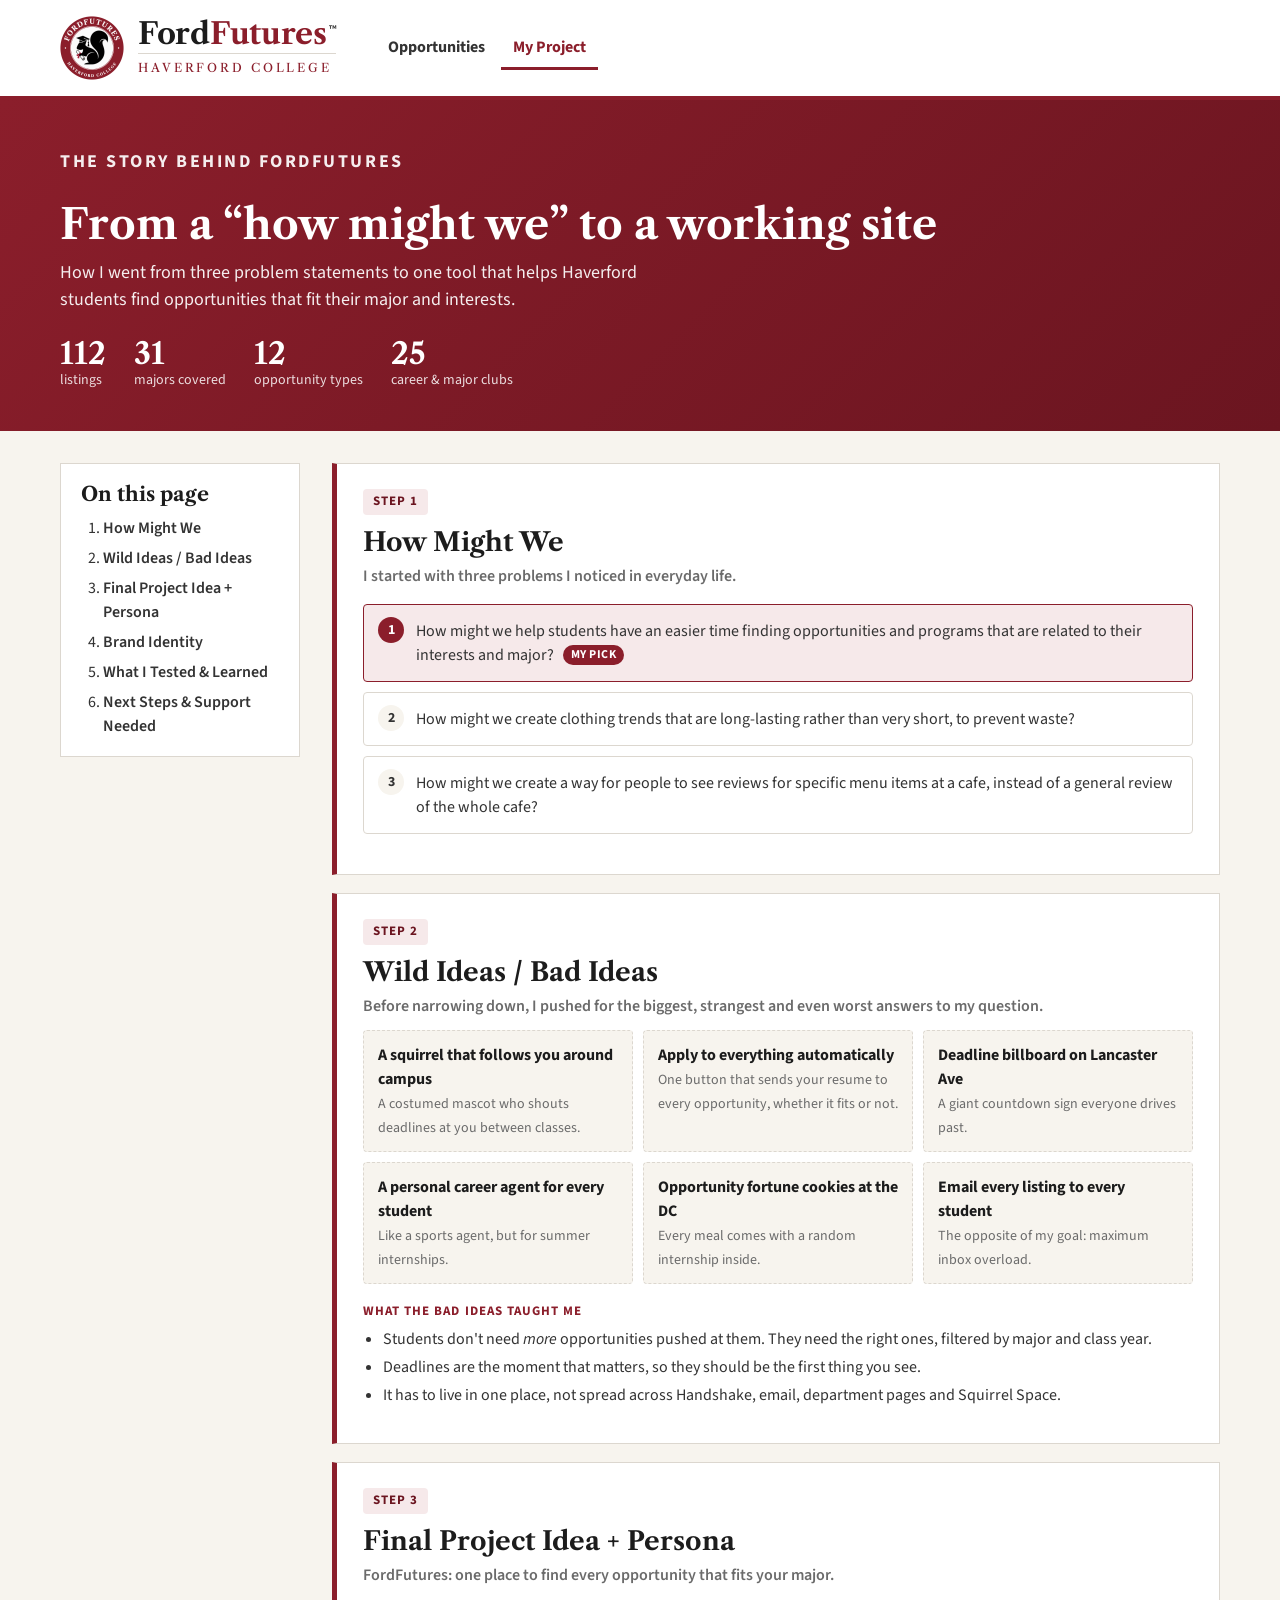
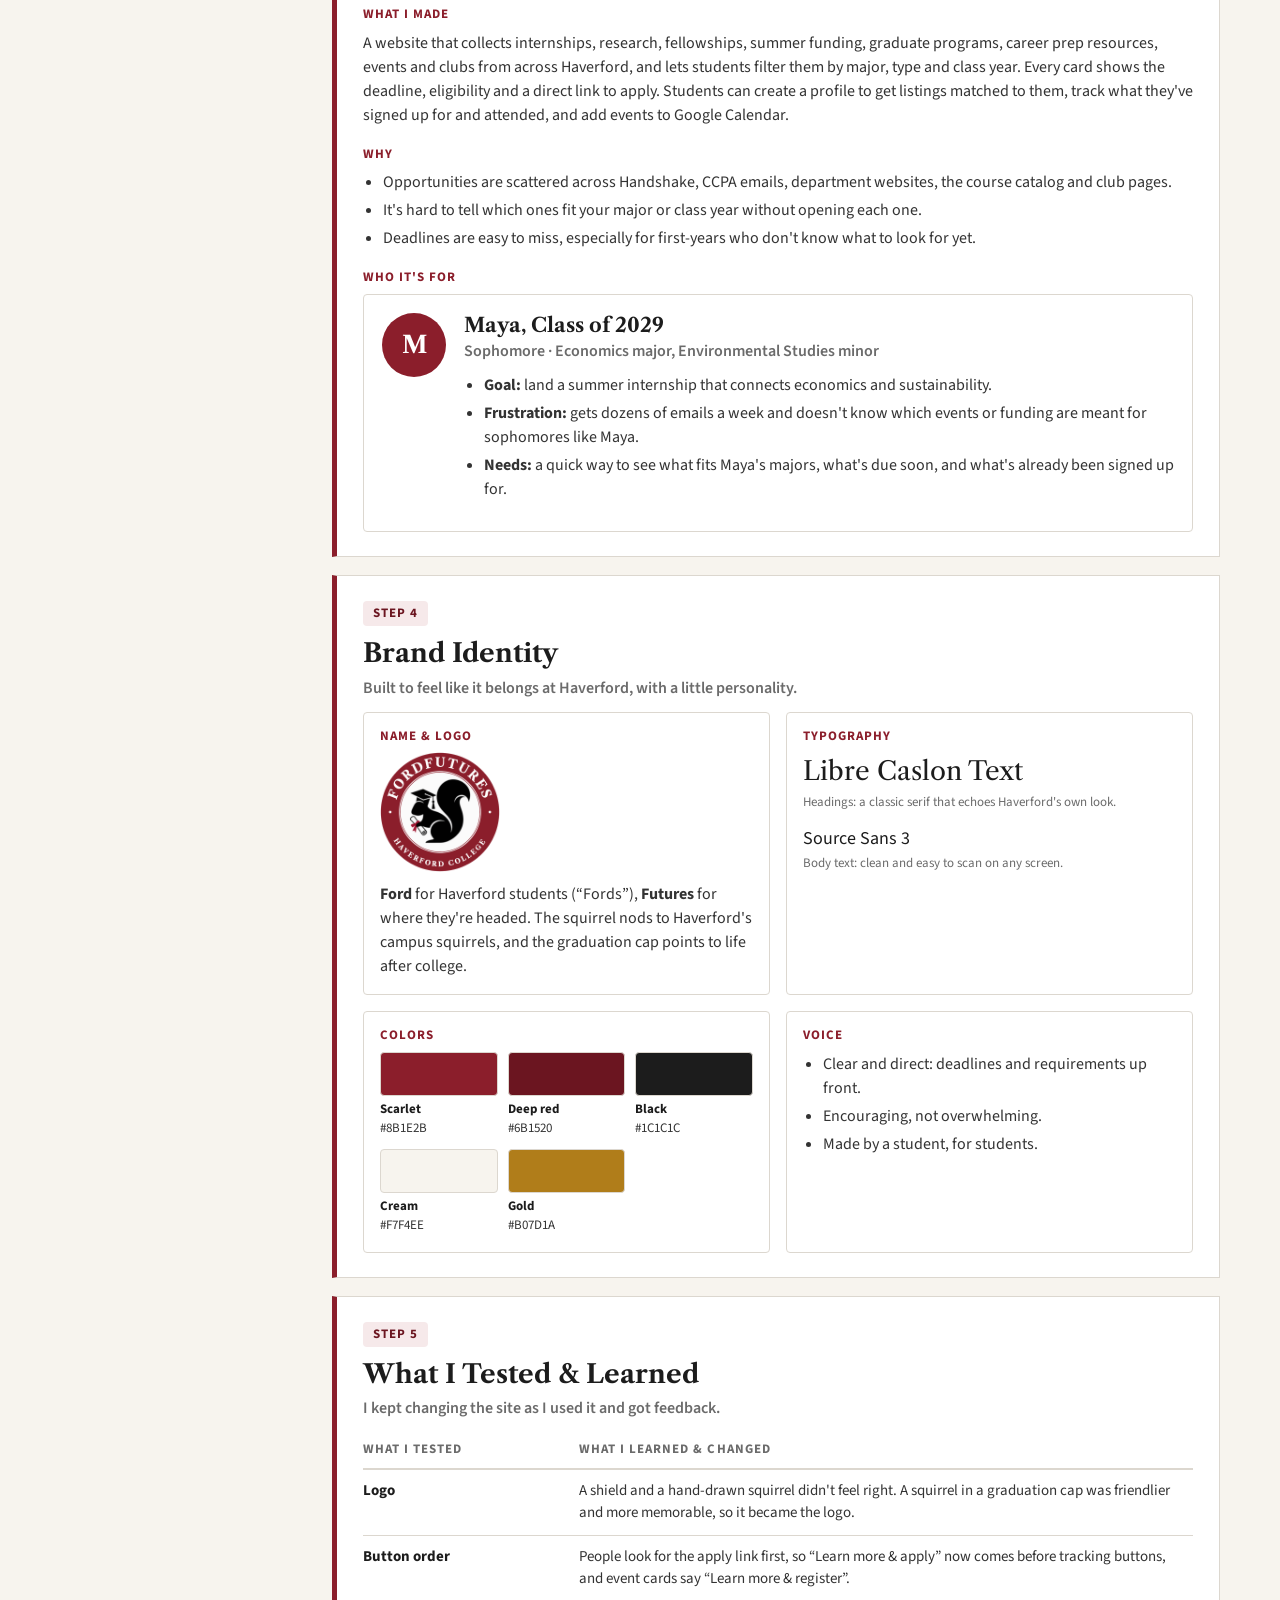
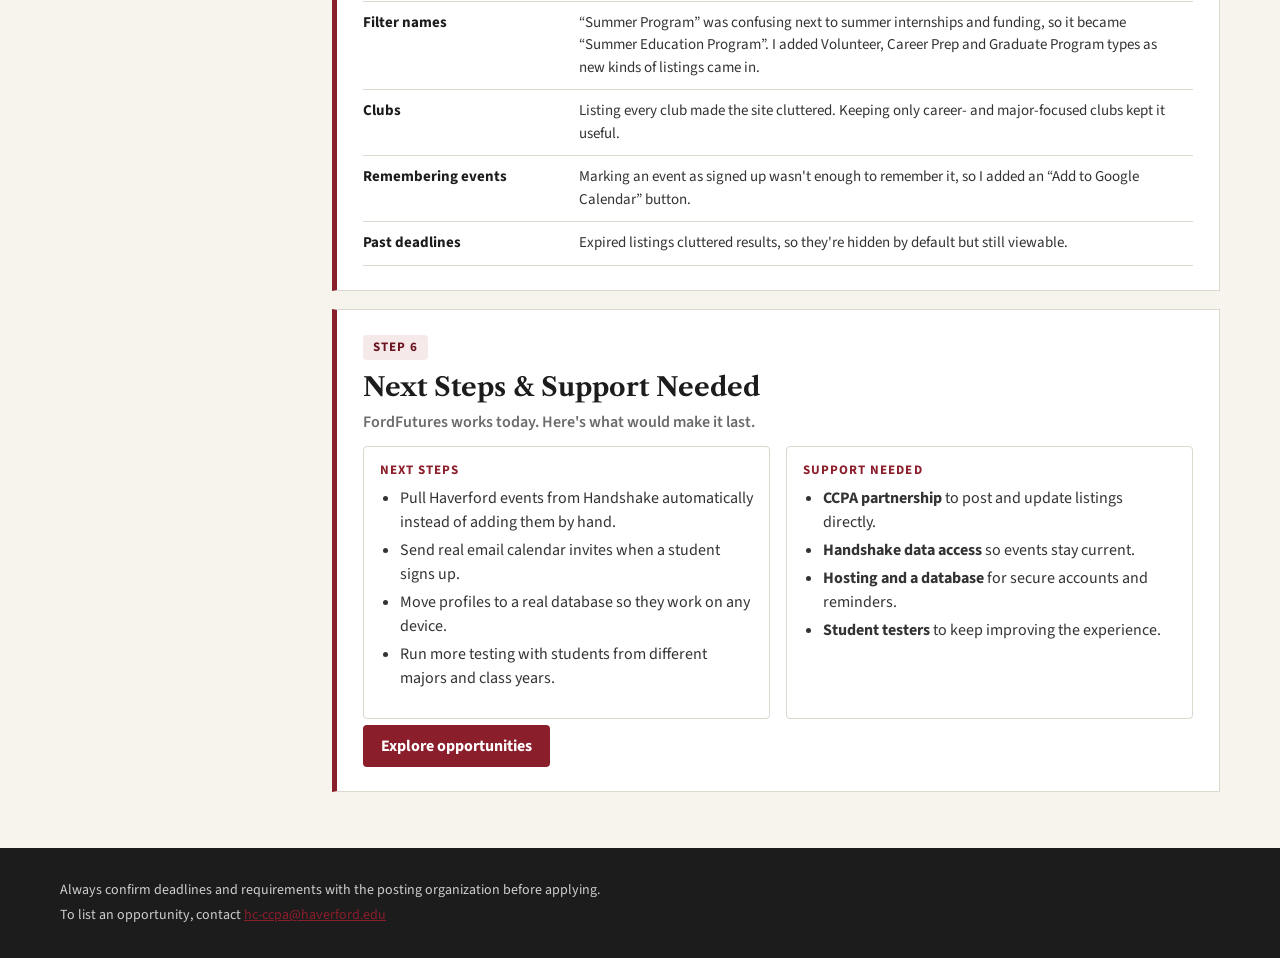
==== commit 6b61c511: "Rename Our Project tab to My Project and use singular wording Co-Authored-By: Claude Opus 5.5 <norep" ====
--- a/project.html
+++ b/project.html
@@ -3,7 +3,7 @@
 <head>
   <meta charset="UTF-8">
   <meta name="viewport" content="width=device-width, initial-scale=1.0">
-  <title>Our Project | FordFutures</title>
+  <title>My Project | FordFutures</title>
   <link rel="preconnect" href="https://fonts.googleapis.com">
   <link rel="preconnect" href="https://fonts.gstatic.com" crossorigin>
   <link href="https://fonts.googleapis.com/css2?family=Libre+Caslon+Text:wght@400;700&family=Source+Sans+3:wght@400;600;700&display=swap" rel="stylesheet">
@@ -21,7 +21,7 @@
       </a>
       <nav class="site-nav" aria-label="Site">
         <a href="index.html" class="nav-link">Opportunities</a>
-        <a href="project.html" class="nav-link" aria-current="page">Our Project</a>
+        <a href="project.html" class="nav-link" aria-current="page">My Project</a>
       </nav>
     </div>
   </header>
@@ -30,7 +30,7 @@
     <div class="container">
       <p class="hero-eyebrow">The story behind FordFutures</p>
       <h1>From a “how might we” to a working site</h1>
-      <p>How we went from three problem statements to one tool that helps Haverford students find opportunities that fit their major and interests.</p>
+      <p>How I went from three problem statements to one tool that helps Haverford students find opportunities that fit their major and interests.</p>
       <ul class="hero-stats" aria-label="FordFutures at a glance">
         <li><strong id="stat-listings">100+</strong><span>listings</span></li>
         <li><strong id="stat-majors">31</strong><span>majors covered</span></li>
@@ -48,7 +48,7 @@
         <li><a href="#wild-ideas">Wild Ideas / Bad Ideas</a></li>
         <li><a href="#final-idea">Final Project Idea + Persona</a></li>
         <li><a href="#brand">Brand Identity</a></li>
-        <li><a href="#testing">What We Tested &amp; Learned</a></li>
+        <li><a href="#testing">What I Tested &amp; Learned</a></li>
         <li><a href="#next-steps">Next Steps &amp; Support Needed</a></li>
       </ol>
     </nav>
@@ -58,9 +58,9 @@
       <section id="how-might-we" class="section-card">
         <span class="section-num">Step 1</span>
         <h2>How Might We</h2>
-        <p class="section-lede">We started with three problems we noticed in everyday life.</p>
+        <p class="section-lede">I started with three problems I noticed in everyday life.</p>
         <ol class="hmw-list">
-          <li class="chosen">How might we help students have an easier time finding opportunities and programs that are related to their interests and major? <span class="chosen-tag">Our pick</span></li>
+          <li class="chosen">How might we help students have an easier time finding opportunities and programs that are related to their interests and major? <span class="chosen-tag">My pick</span></li>
           <li>How might we create clothing trends that are long-lasting rather than very short, to prevent waste?</li>
           <li>How might we create a way for people to see reviews for specific menu items at a cafe, instead of a general review of the whole cafe?</li>
         </ol>
@@ -70,16 +70,16 @@
       <section id="wild-ideas" class="section-card">
         <span class="section-num">Step 2</span>
         <h2>Wild Ideas / Bad Ideas</h2>
-        <p class="section-lede">Before narrowing down, we pushed for the biggest, strangest and even worst answers to our question.</p>
+        <p class="section-lede">Before narrowing down, I pushed for the biggest, strangest and even worst answers to my question.</p>
         <div class="idea-grid">
           <div class="idea"><strong>A squirrel that follows you around campus</strong><span>A costumed mascot who shouts deadlines at you between classes.</span></div>
           <div class="idea"><strong>Apply to everything automatically</strong><span>One button that sends your resume to every opportunity, whether it fits or not.</span></div>
           <div class="idea"><strong>Deadline billboard on Lancaster Ave</strong><span>A giant countdown sign everyone drives past.</span></div>
           <div class="idea"><strong>A personal career agent for every student</strong><span>Like a sports agent, but for summer internships.</span></div>
           <div class="idea"><strong>Opportunity fortune cookies at the DC</strong><span>Every meal comes with a random internship inside.</span></div>
-          <div class="idea"><strong>Email every listing to every student</strong><span>The opposite of our goal: maximum inbox overload.</span></div>
-        </div>
-        <h3>What the bad ideas taught us</h3>
+          <div class="idea"><strong>Email every listing to every student</strong><span>The opposite of my goal: maximum inbox overload.</span></div>
+        </div>
+        <h3>What the bad ideas taught me</h3>
         <ul>
           <li>Students don't need <em>more</em> opportunities pushed at them. They need the right ones, filtered by major and class year.</li>
           <li>Deadlines are the moment that matters, so they should be the first thing you see.</li>
@@ -92,7 +92,7 @@
         <span class="section-num">Step 3</span>
         <h2>Final Project Idea + Persona</h2>
         <p class="section-lede">FordFutures: one place to find every opportunity that fits your major.</p>
-        <h3>What we made</h3>
+        <h3>What I made</h3>
         <p>A website that collects internships, research, fellowships, summer funding, graduate programs, career prep resources, events and clubs from across Haverford, and lets students filter them by major, type and class year. Every card shows the deadline, eligibility and a direct link to apply. Students can create a profile to get listings matched to them, track what they've signed up for and attended, and add events to Google Calendar.</p>
         <h3>Why</h3>
         <ul>
@@ -159,18 +159,18 @@
       <!-- 5 -->
       <section id="testing" class="section-card">
         <span class="section-num">Step 5</span>
-        <h2>What We Tested &amp; Learned</h2>
-        <p class="section-lede">We kept changing the site as we used it and got feedback.</p>
+        <h2>What I Tested &amp; Learned</h2>
+        <p class="section-lede">I kept changing the site as I used it and got feedback.</p>
         <table class="learn-table">
           <thead>
-            <tr><th scope="col">What we tested</th><th scope="col">What we learned &amp; changed</th></tr>
+            <tr><th scope="col">What I tested</th><th scope="col">What I learned &amp; changed</th></tr>
           </thead>
           <tbody>
             <tr><td>Logo</td><td>A shield and a hand-drawn squirrel didn't feel right. A squirrel in a graduation cap was friendlier and more memorable, so it became the logo.</td></tr>
             <tr><td>Button order</td><td>People look for the apply link first, so “Learn more &amp; apply” now comes before tracking buttons, and event cards say “Learn more &amp; register”.</td></tr>
-            <tr><td>Filter names</td><td>“Summer Program” was confusing next to summer internships and funding, so it became “Summer Education Program”. We added Volunteer, Career Prep and Graduate Program types as new kinds of listings came in.</td></tr>
+            <tr><td>Filter names</td><td>“Summer Program” was confusing next to summer internships and funding, so it became “Summer Education Program”. I added Volunteer, Career Prep and Graduate Program types as new kinds of listings came in.</td></tr>
             <tr><td>Clubs</td><td>Listing every club made the site cluttered. Keeping only career- and major-focused clubs kept it useful.</td></tr>
-            <tr><td>Remembering events</td><td>Marking an event as signed up wasn't enough to remember it, so we added an “Add to Google Calendar” button.</td></tr>
+            <tr><td>Remembering events</td><td>Marking an event as signed up wasn't enough to remember it, so I added an “Add to Google Calendar” button.</td></tr>
             <tr><td>Past deadlines</td><td>Expired listings cluttered results, so they're hidden by default but still viewable.</td></tr>
           </tbody>
         </table>
